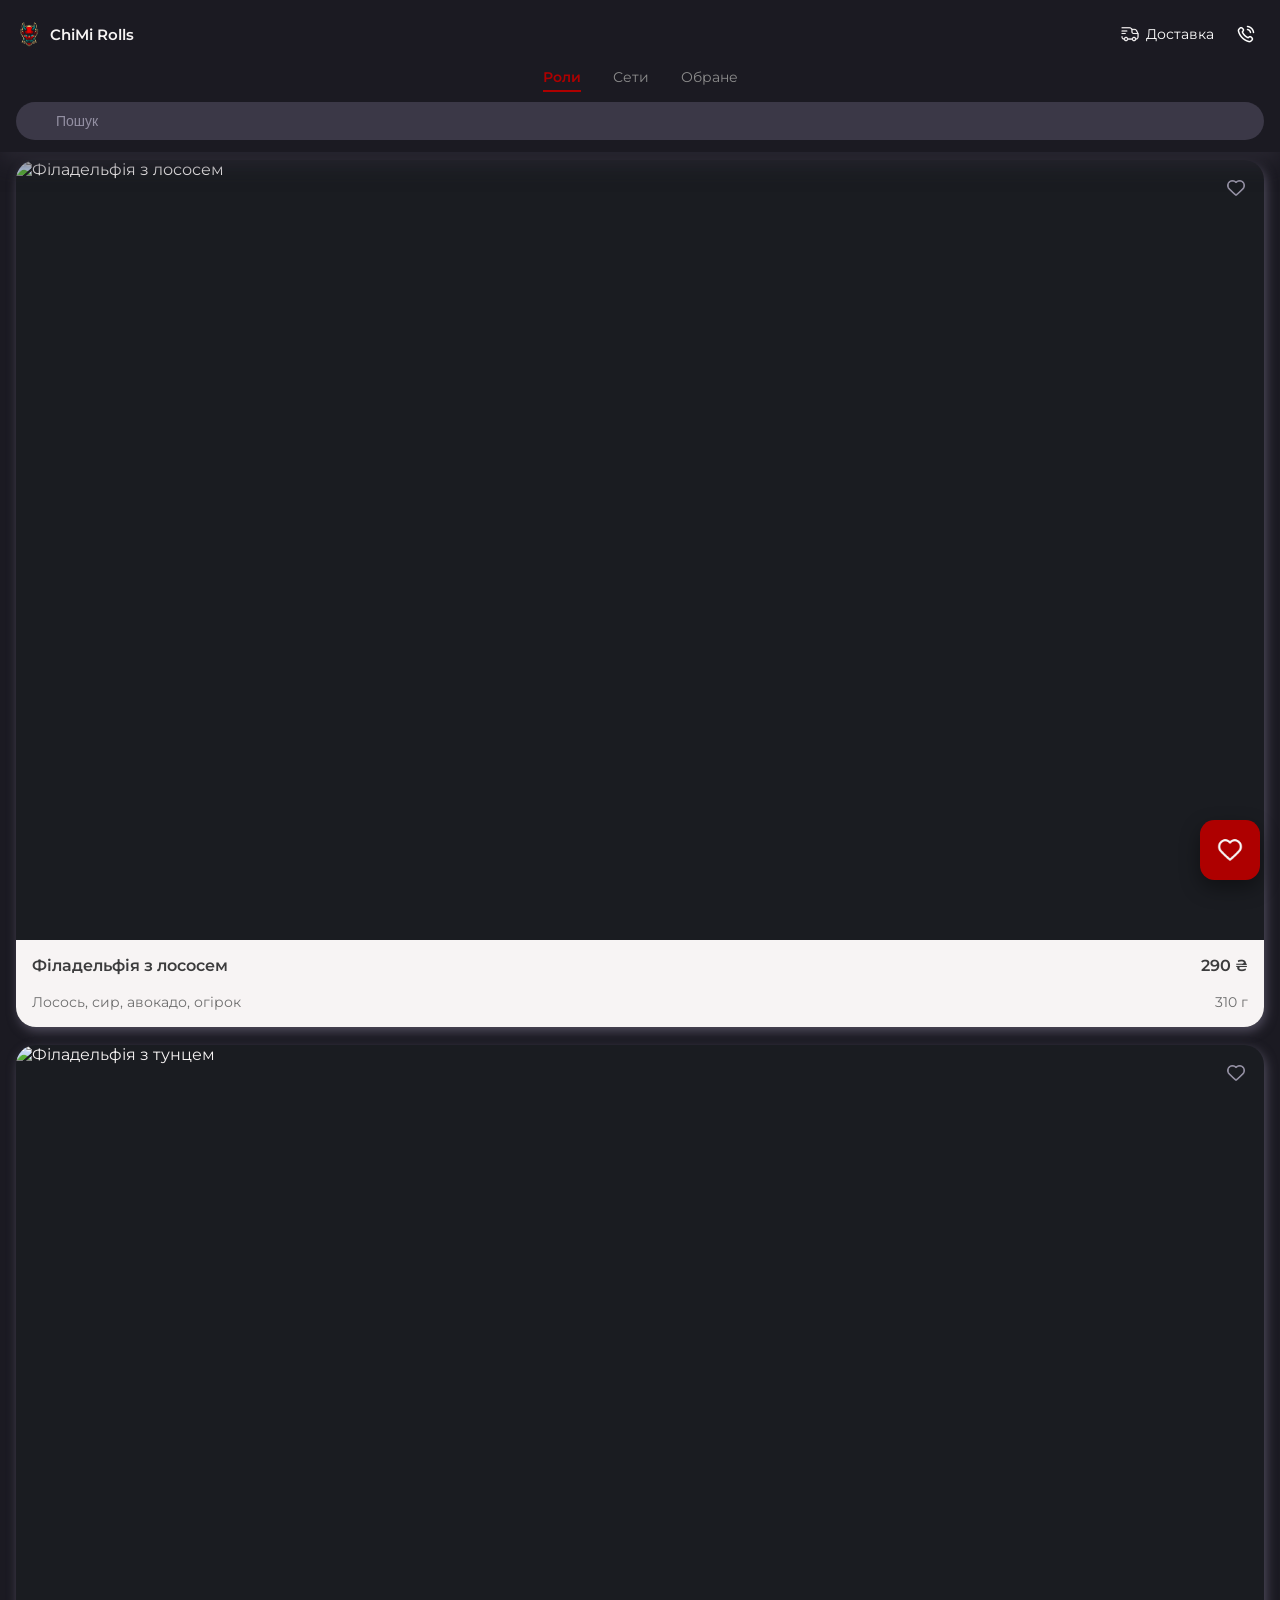
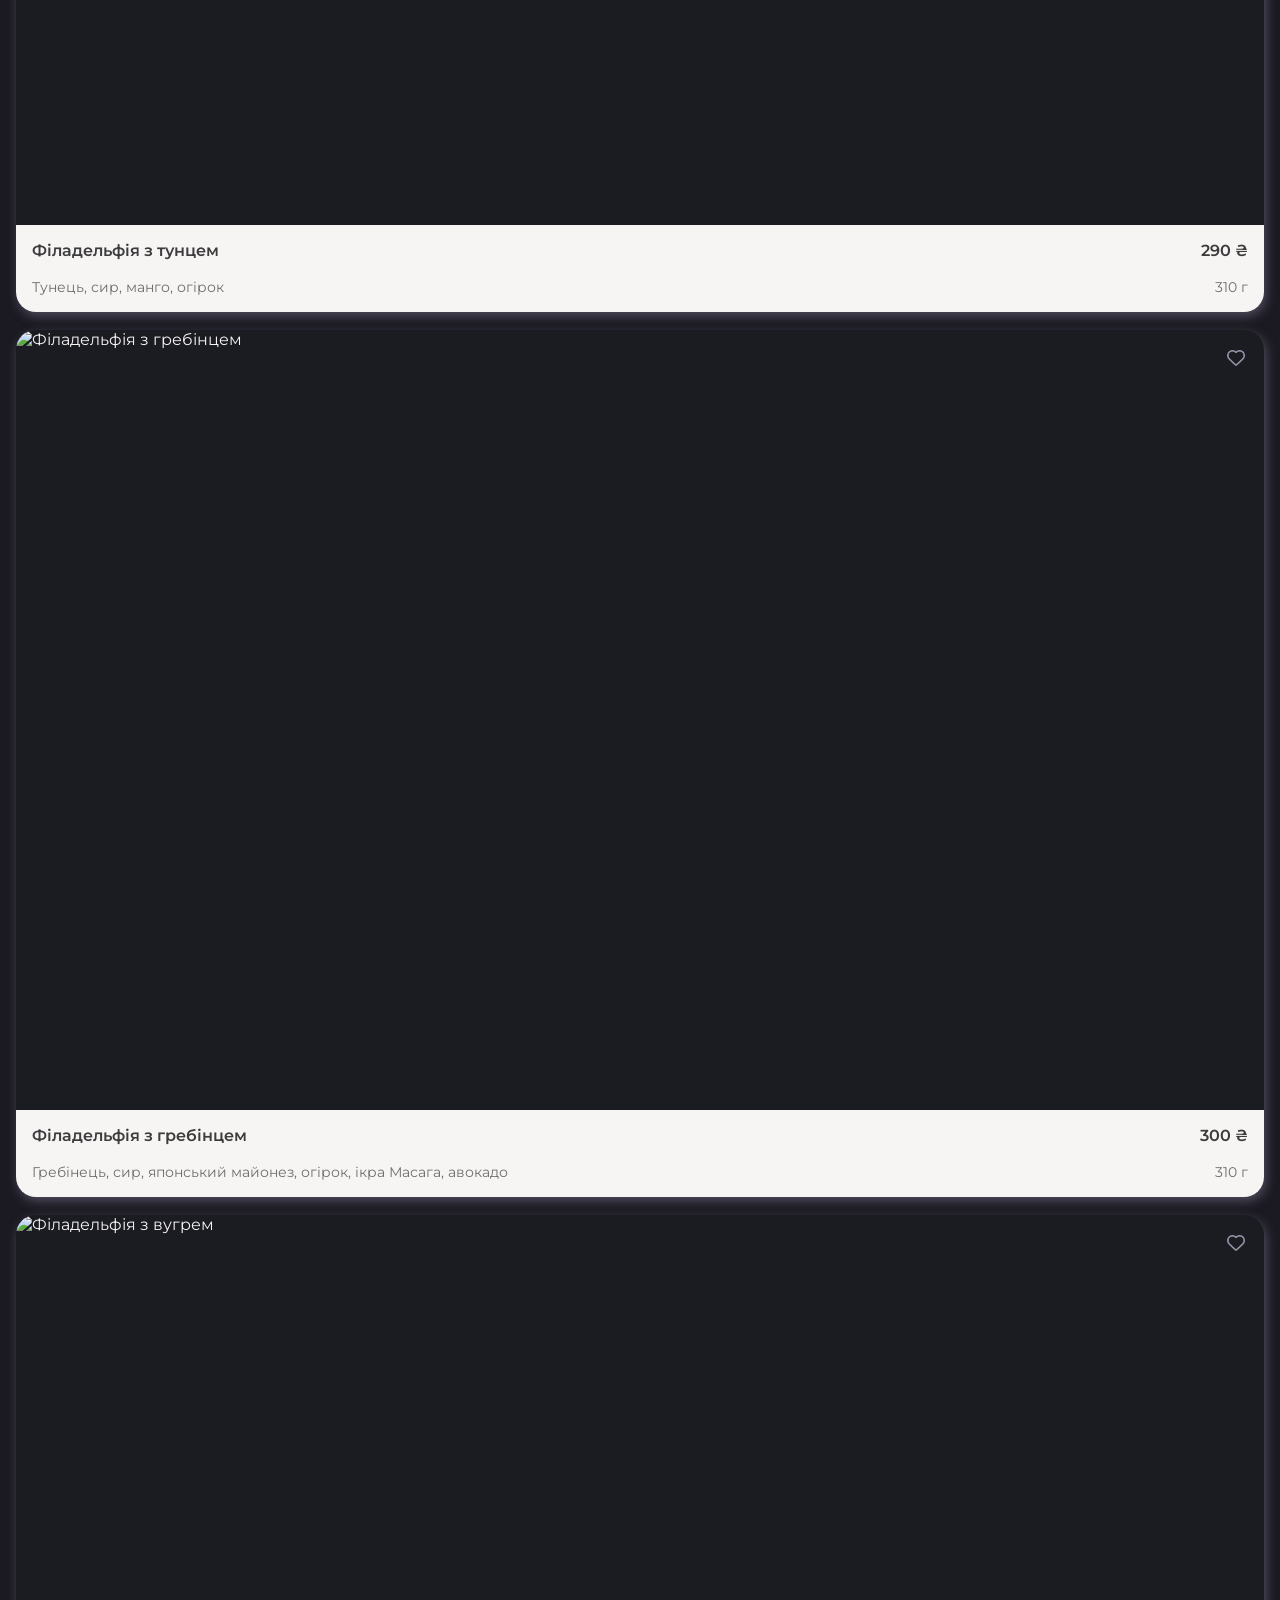
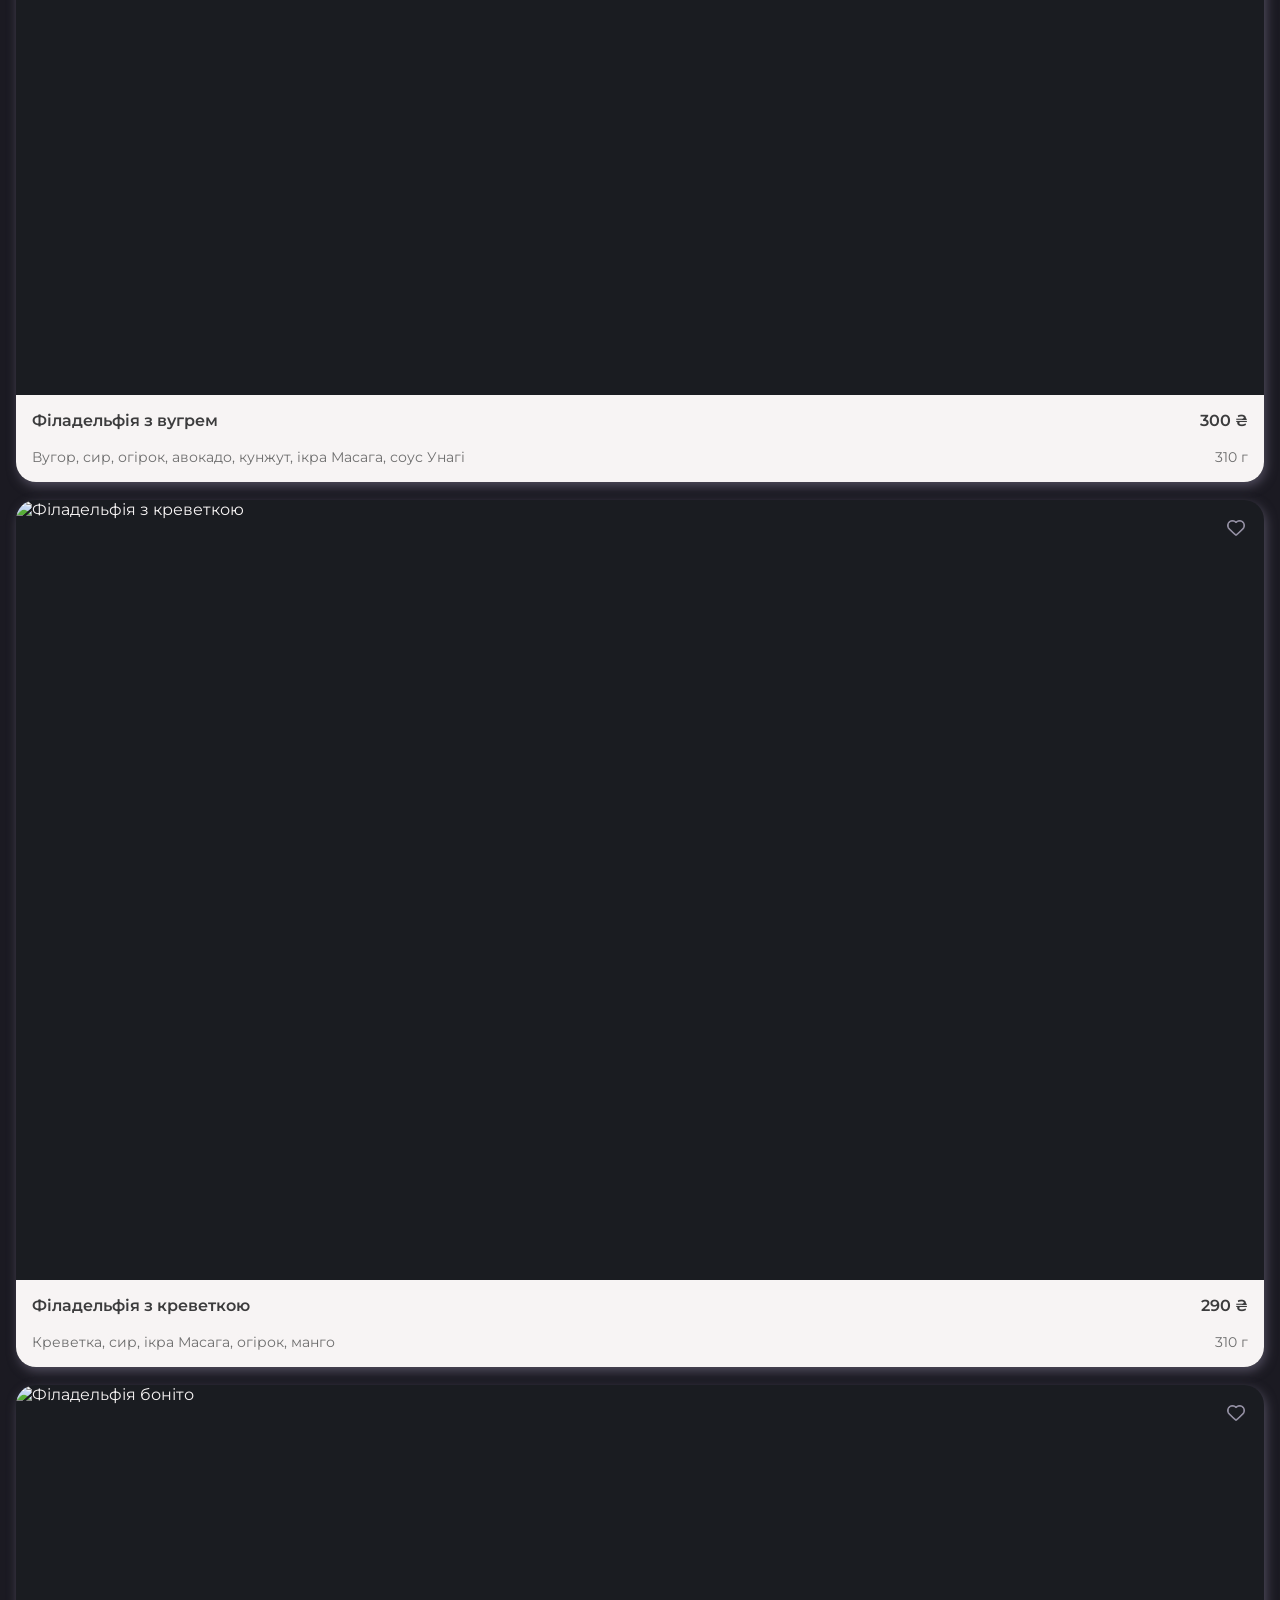
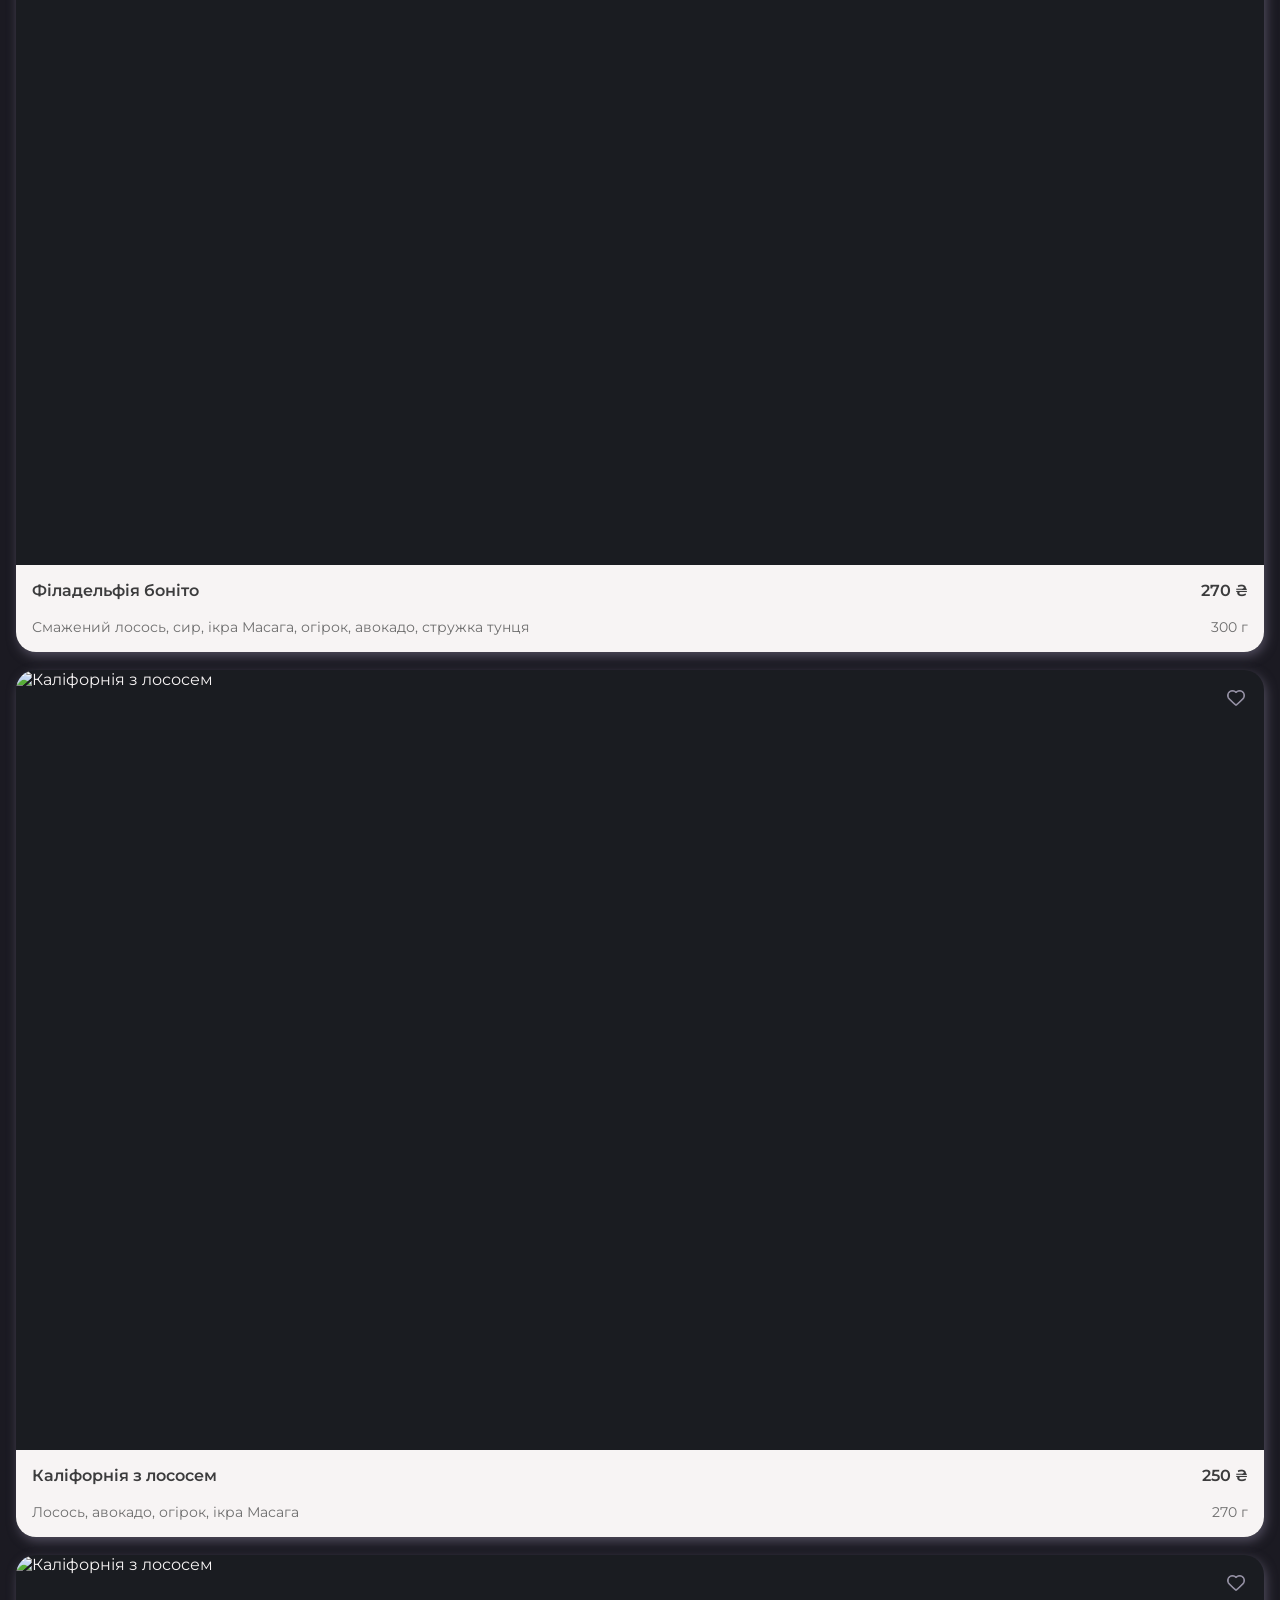
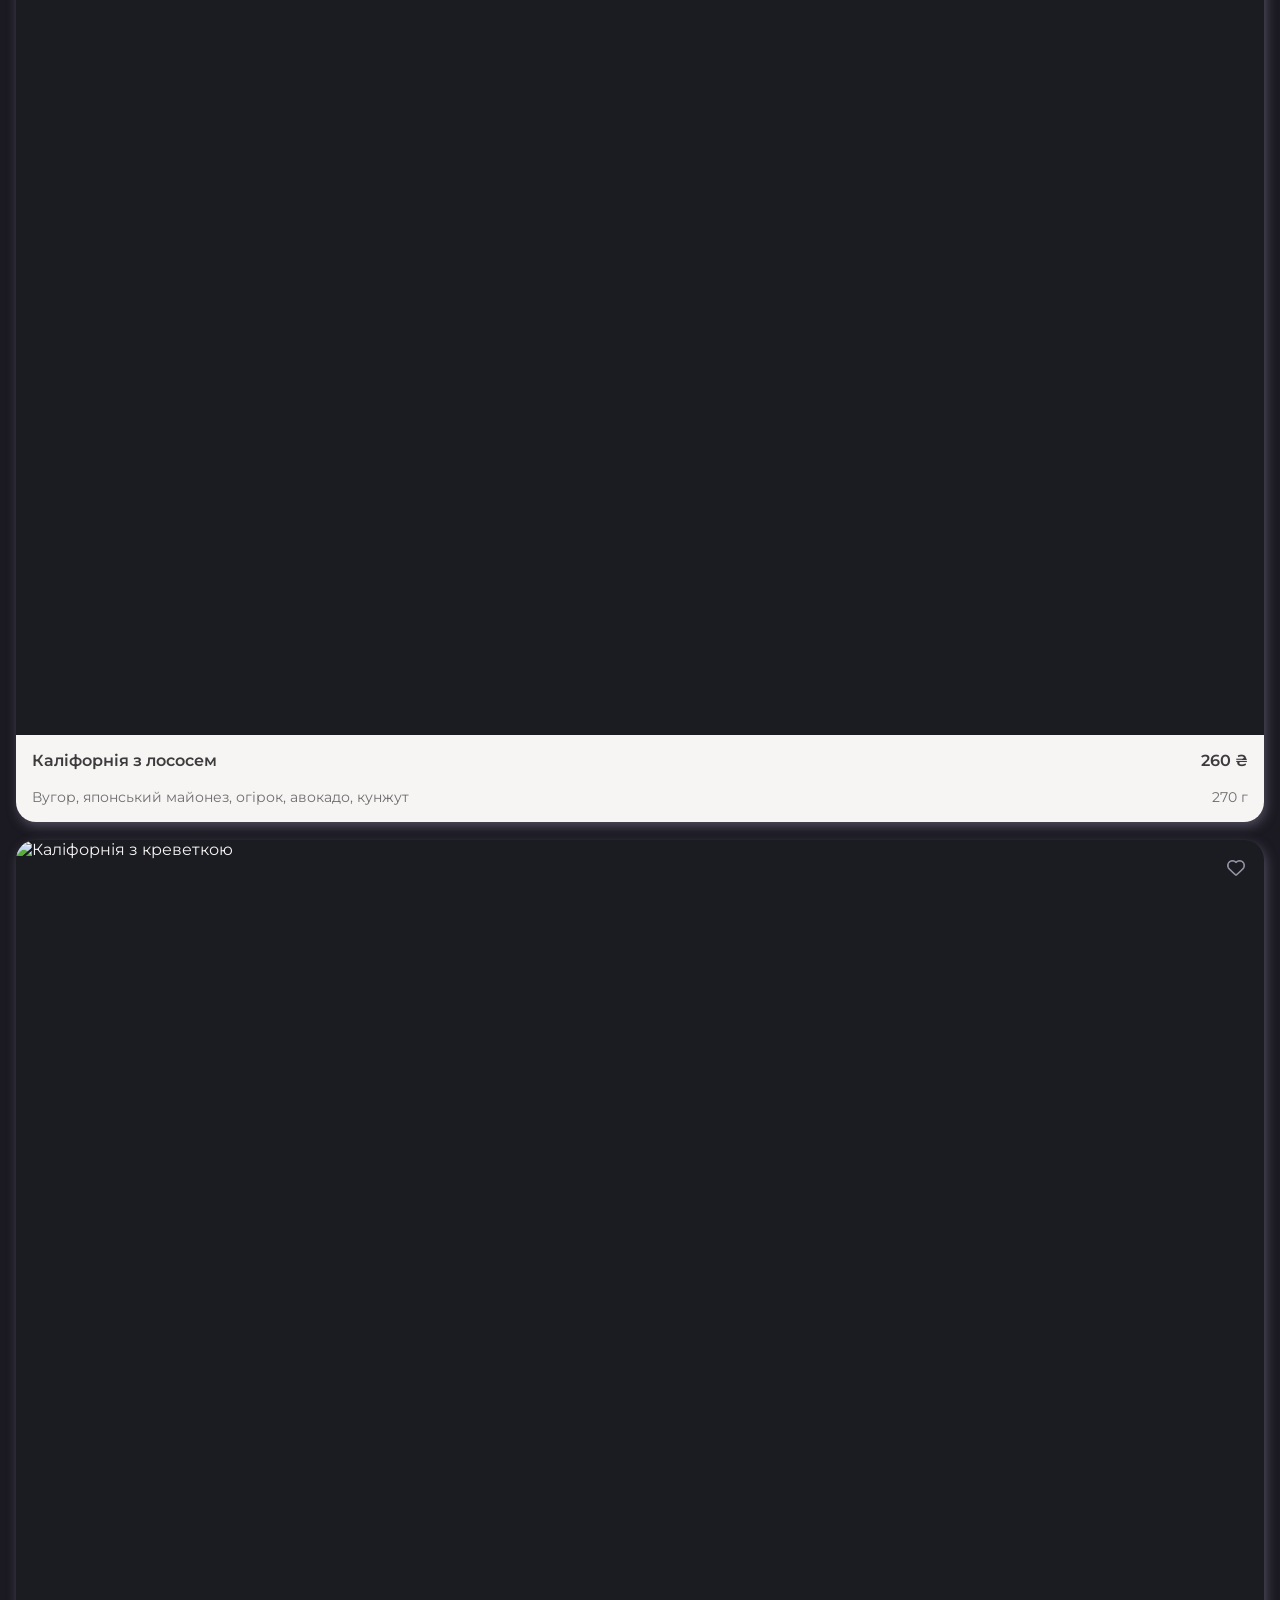
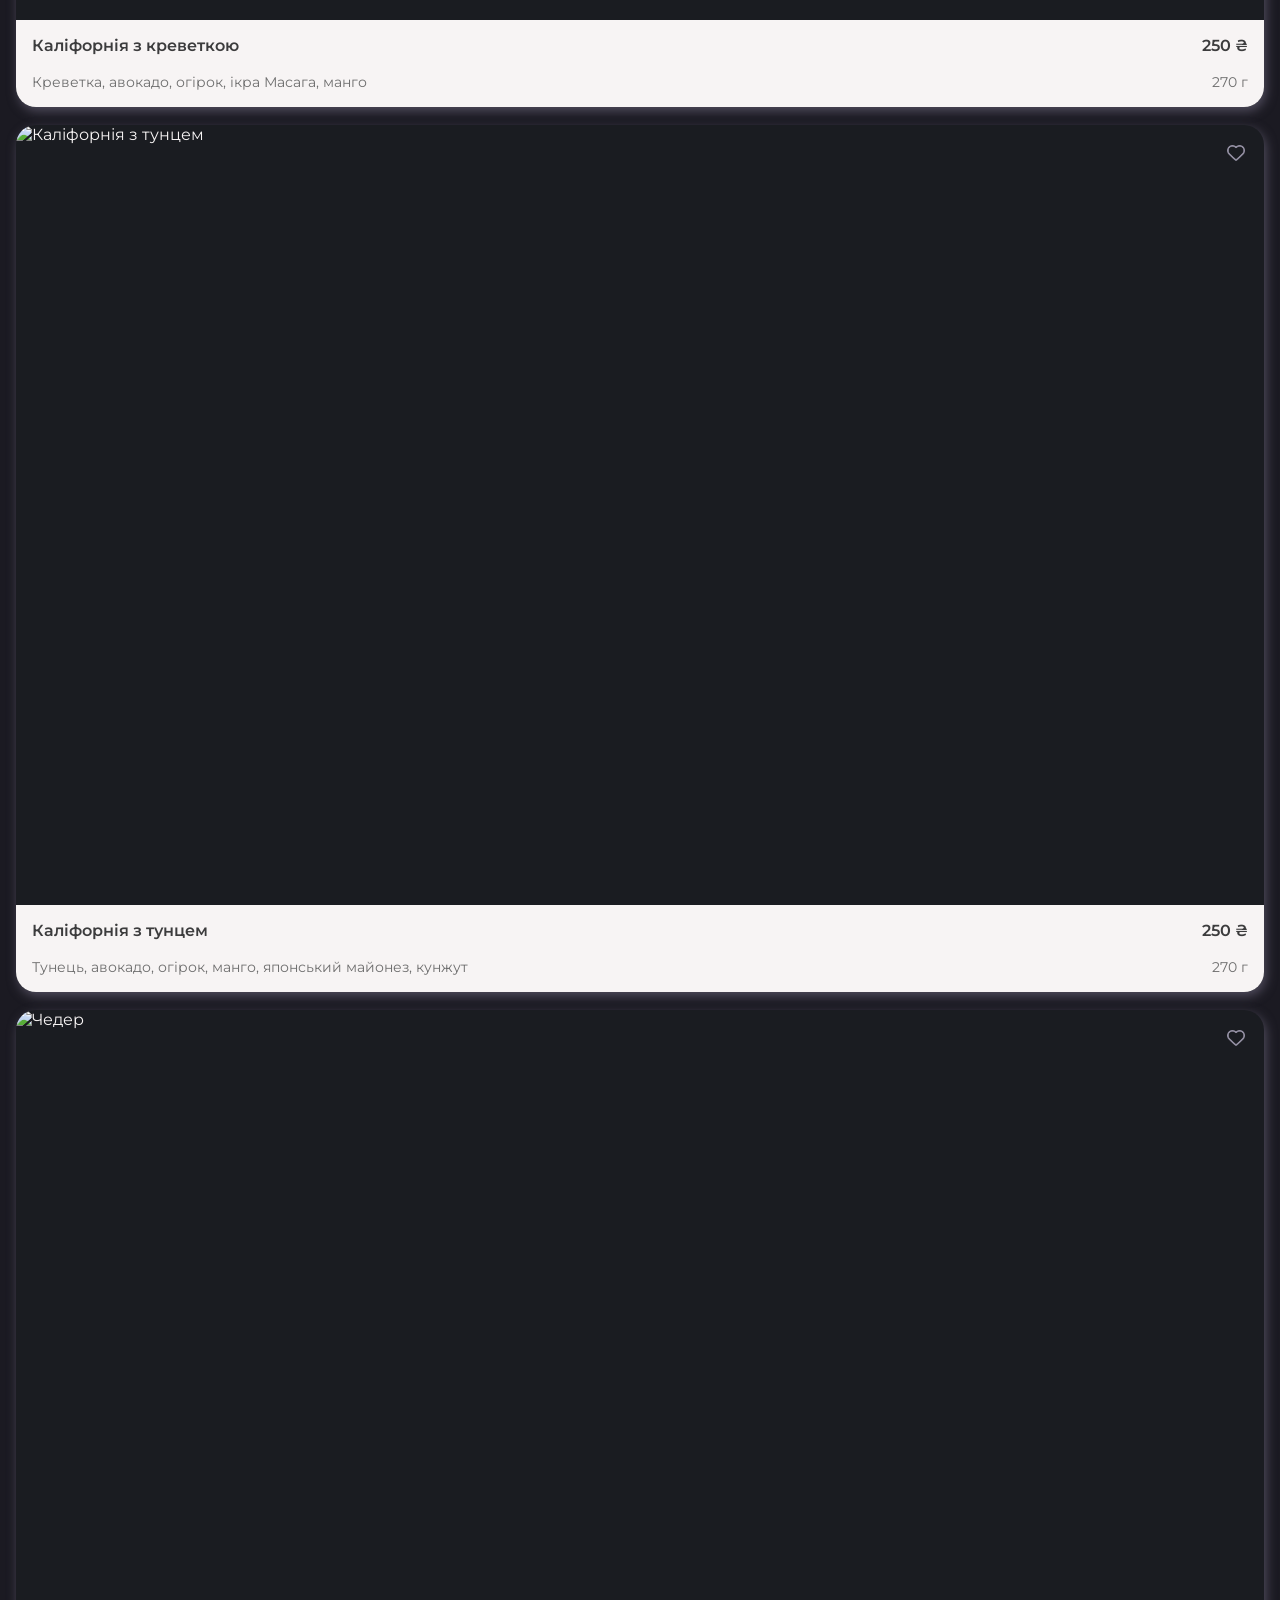
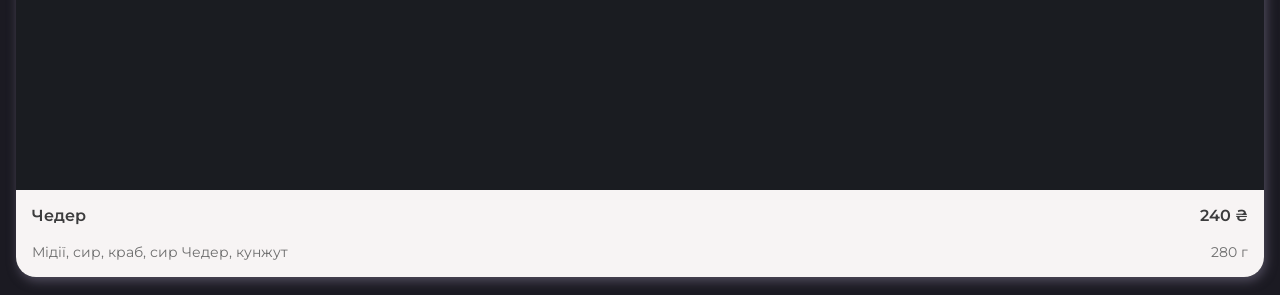
==== index.html @ 6759c212 "Add files via upload" ====
<!DOCTYPE html>
<html lang="uk">
<head>
  <meta charset="UTF-8">
  <meta name="viewport" content="width=device-width, initial-scale=1.0">
  <title>ChiMi Rolls</title>

  <link href="https://fonts.googleapis.com/css2?family=Montserrat:wght@400;600&display=swap" rel="stylesheet">
  <link rel="stylesheet" href="style.css">
</head>

<body class="page-main">
  
<header class="app-header">

  <div class="top-bar" id="topBar">
    <div class="logo">
      <img src="logo_1.png">
      <span>ChiMi Rolls</span>
    </div>

    <div class="header-actions">

      <!-- 🚚 доставка -->
      <a href="delivery.html" class="delivery-link">
        <img src="icons/delivery.png" alt="">
        <span>Доставка</span>
      </a>

      <!-- 📞 дзвінок -->
      <a href="tel:+380931449496" class="call-btn">
        <img src="icons/call.png" alt="">
      </a>

    </div>
  </div>

  <div class="sticky-part">
    <nav class="tabs">
      <a href="index.html" class="active">Роли</a>
      <a href="sets.html">Сети</a>
      <a href="favorites.html">Обране</a>
    </nav>

    <div class="search">
      <img src="icons/search.png" alt="">
      <input type="text" placeholder="Пошук" onclick="window.location.href='search.html'">
    </div>
  </div>

</header>

  <main class="menu">

    <section class="category" id="rolls-container">
      <!-- 🔥 картки будуть тут автоматично -->
    </section>

  </main>

</div>
<a href="favorites.html" class="favorites-fab">
  <img src="icons/heart-white.png" alt="favorites">
</a>

<script src="script.js"></script>
</body>
</html>
---- style.css ----
body {
  margin: 0;
  font-family: 'Montserrat', sans-serif;
  background: #1B1A22;
  color: #F7F4F4;
  
}
* {
  box-sizing: border-box;
}
.menu {
  padding: 0 16px;
}

/* для головних сторінок (є пошук) */
.page-main .menu {
  margin-top: 160px; /* header + tabs + search */
}

/* для обраного (без пошуку) */
.page-favorites .menu {
  margin-top: 164px; /* тільки header + tabs */
  padding-bottom: 120px; /* 🔥 ОЦЕ */
}


/* контейнер */
.app-header {
  position: fixed;
  top: 0;
  left: 0;
  width: 100%;
  background: #1B1A22;
  z-index: 1000;
  padding: 0 16px;
  transition: transform 0.3s ease;
  box-shadow: 0 10px 20px #282630;
}

/* верх */
.top-bar {
  /* transition: transform 0.3s ease;*/
  display: flex;
  justify-content: space-between;
  align-items: center;
  padding-top: 16px;
}

/* 🔥 важливо */
.sticky-part {
  position: sticky;
  top: 0;
  z-index: 1001;
  background: #1B1A22;
  
}

/* логотип */
.logo {
  display: flex;
  align-items: center;
  gap: 8px;
}

.logo img {
  width: 26px;
  height: 26px;
  border-radius: 50%;
}

.logo span {
  font-size: 15px;
  font-weight: 600;
  color: #F7F4F4;
}

/* телефон */
.phone {
  font-size: 13px;
  color: #F7F4F4;
}

/* таби */
.tabs {
  display: flex;
  justify-content: center; 
  gap: 32px;
  margin: 16px;
  padding-left: 32px;
  padding-right: 32px;
}

.tabs span {
  font-size: 14px;
  color: #F7F4F4;
  position: relative;
}

.tabs a {
  text-decoration: none;
  color: #8C8C8C;
  font-size: 14px;
  position: relative;
}

.tabs a.active {
  color: #AE0000;
  font-weight: 600;
}

.tabs a.active::after {
  content: "";
  position: absolute;
  bottom: -6px;
  left: 0;
  width: 100%;
  height: 2px;
  background: #AE0000;
}


/* пошук */
.search {
  display: flex;
  align-items: center;   /* 🔥 вирівнює по центру */
  gap: 8px;

  background: #3B3847;
  border-radius: 20px;
  padding: 10px 14px;
  margin-bottom: 12px; 
}

.search input {
  border: none;
  outline: none;
  background: transparent;
  color: white;

  width: 100%;
  font-size: 14px;
  
}
/* іконка */
.search img {
  width: 16px;
  height: 16px;
  opacity: 0.7;
}

.search input::placeholder {
  color: #938FA2;
}

/* заголовок */
.category h2 {
  margin-top: 20px;
  margin-bottom: 14px;
  font-size: 18px;
  font-weight: 600;
}





/* картка */
.card {
  border-radius: 20px;
  overflow: hidden;
  margin-bottom: 18px;
  background: #1A1C21;
  box-shadow: 2px 4px 10.2px #514D5E;
}

/* картинка */
.card-img {
  width: 100%;
  aspect-ratio: 16/10;
  object-fit: cover;
  display: block;
}

/* білий блок */
.card-content {
  background: #F7F4F4;
  padding: 16px;

  border-radius: 0;
}

/* верх */
.top-row {
  display: flex;
  justify-content: space-between;
  align-items: center;

}

.top-row h3 {
  font-size: 16px;
  font-weight: 600;
  margin: 0;
  color: #3C3C3D;
}

.price {
  font-size: 16px;
  font-weight: 600;
  color: #3C3C3D;
}

/* низ */
.bottom-row {
  display: flex;
  justify-content: space-between;
  align-items: flex-end;
  gap: 10px; /* мінімальний відступ */
  margin-top: 18px;
}

.bottom-row p {
  margin: 0;
  font-size: 14px;
  color: #6E6E6E;

  flex: 1; /* займає весь простір */
  min-width: 0; /* 🔥 дуже важливо */
  
}

.weight {
  font-size: 14px;
  color: #6E6E6E;
}


/* 🔥 МАЛЕНЬКА КАРТКА (як на дизайні) */
/* базова картка */
.card-small {
  display: flex;
  border-radius: 12px;
  overflow: hidden;
  margin-bottom: 14px;
  background: #F7F4F4;
  box-shadow: 2px 4px 10px #514D5E;
  position: relative;
}

/* фото */
.page-favorites .card-small-img {
  width: 120px;
  aspect-ratio: 4 / 3;
  object-fit: cover;
  display: block;
}

/* головний контент справа */
.page-favorites .card-small-content {
  flex: 1;
  padding: 12px;
  background: #F7F4F4;

  display: flex;
  flex-direction: row; /* 🔥 ОСЬ ЦЬОГО НЕ ВИСТАЧАЛО */
  justify-content: space-between;
  align-items: stretch;
  gap: 10px;
  min-height: 110px;
}

/* ліва колонка */
.page-favorites .info {
  flex: 1;
  display: flex;
  flex-direction: column;
}

/* верхній ряд */
.page-favorites .top-row {
  display: flex;
  align-items: center;
  justify-content: space-between;
  gap: 8px;
}

/* назва */
.page-favorites .title {
  flex: 1;
  margin: 0;
  font-size: 14px;
  font-weight: 600;
  color: #2A2A2A;
  line-height: 1.2;
}

/* вага */
.page-favorites .weight {
  font-size: 12px;
  color: #777;
  margin-bottom: 4px;
}

/* ціна вниз */
.page-favorites .price {
  margin-top: auto;
  font-size: 14px;
  font-weight: 600;
  color: #2A2A2A;
}

/* права колонка */
.page-favorites .actions {
  display: flex;
  flex-direction: column;
  justify-content: space-between;
  align-items: flex-end;
}

/* серце зверху */
.page-favorites .like-btn {
  margin-bottom: auto;
}

/* лічильник вниз */
.page-favorites .counter {
  margin-top: auto;
  display: flex;
  align-items: center;
  gap: 8px;

  background: transparent; /* 🔥 прибираємо заливку */
  border: 2px solid #938FA2; /* 🔥 сіра обводка */
  border-radius: 8px;
  padding: 4px 10px;
  
}

.page-favorites .counter button {
  background: none;
  border: none;
  color: #1B1A22;
  font-size: 14px;
  cursor: pointer;
  font-weight: 600;
}

.page-favorites .count {
  min-width: 12px;
  text-align: center;
  color: #1B1A22;
  font-weight: 600;
}



/* адаптив */
@media (min-width: 768px) {
  .app {
    max-width: 600px;
  }
}

@media (min-width: 1200px) {
  .app {
    max-width: 900px;
  }
}

.card-img-wrapper {
  position: relative;
}

.like-btn {
  position: absolute;
  top: 10px;
  right: 10px;

  width: 36px;
  height: 36px;

  border-radius: 50%;
  border: none;

  background: transparent;

  display: flex;
  align-items: center;
  justify-content: center;

  cursor: pointer;
}

.heart-icon {
  width: 18px;
  height: 18px;
  object-fit: contain;
  
}

.favorites-summary {
  position: fixed;
  bottom: 0;
  left: 50%;
  transform: translateX(-50%);
  background: #1B1A22;
  width: 100%;
  max-width: 430px;

  padding: 16px;
  

  box-sizing: border-box;
  
}

/* сума */
.total {
  display: flex;
  justify-content: space-between;
  color: #F7F4F4;
  margin-bottom: 12px;
  font-size: 16px;
  padding: 4px;
}

/*Кнопка замовити*/
.order-btn {
  display: flex;              /* 🔥 головне */
  align-items: center;        /* по вертикалі */
  justify-content: center;    /* по центру */

  gap: 8px;                   /* відступ між текстом і іконкою */

  background: #AE0000;        /* червона кнопка */
  color: white;

  padding: 14px;
  border-radius: 12px;

  text-decoration: none;
  font-size: 16px;
  font-weight: 600;

  white-space: nowrap;        /* щоб не переносилось */
}

/* іконка */
.order-btn img {
  width: 18px;
  height: 18px;
  object-fit: contain;
}

/*Гаряча кнопка лайк*/
.favorites-fab {
  position: fixed;
  bottom: 20px;
  right: 20px;

  width: 60px;
  height: 60px;

  background: #AE0000;
  border-radius: 24%;

  display: flex;
  align-items: center;
  justify-content: center;

  box-shadow: 0 8px 20px rgba(0,0,0,0.4);

  z-index: 1000;
}

.favorites-fab img {
  width: 26px;
  height: 26px;
}
.favorites-fab:active {
  transform: scale(0.95);
}

/* Кнопка "Очистити"*/
.favorites-top {
  position: fixed;
  top: 88px; /* під header */
  left: 0;
  width: 100%;

  display: flex;
  justify-content: space-between;
  align-items: center;

  padding: 0 16px;
  background: #1B1A22;

  z-index: 1000;
}




.clear-btn {
  padding: 6px 12px;
  border-radius: 10px;
  border: none;
  background: #2A2D35;
  color: #F7F4F4;
  font-size: 10px;
}

/*Обране - порожня сторінка*/
.empty-favorites {
  position: absolute;
  top: 50%;
  left: 50%;
  transform: translate(-50%, -50%);
  text-align: center;
  color: white;
  width: 100%;
}

/* місце під картинку */
.empty-img {
  width: 120px;
  height: 120px;
  margin: 0 auto 16px;
  background: transparent; /* потім вставиш картинку */
}

.go-menu-btn {
  display: inline-block;
  margin-top: 20px;
  padding: 12px 20px;
  background: #AE0000;
  color: white;
  border-radius: 12px;
  text-decoration: none;
}





/*Пошук*/
.search-page-body .search-header {
  position: fixed;
  top: 0;
  left: 0;
  width: 100%;
  height: 60px;
  background: #1B1A22;
  display: flex;
  align-items: center;
  justify-content: center;
  z-index: 1000;
}

.search-page-body .search-bar {
  position: fixed;
  top: 60px;
  left: 0;
  width: 100%;
  padding: 10px 16px;
  background: #1B1A22;
  z-index: 999;
  box-shadow: 0 10px 20px #282630;
}

.search-page-body #searchInput {
  width: 100%;
  padding: 14px;
  border-radius: 20px;
  border: none;
  background: #3B3847;
  color: white;
  
}

/* кнопка назад */
.search-page-body .back-btn {
  position: absolute;
  left: 16px;
  top: 50%;
  transform: translateY(-50%);
  background: none;
  border: none;
  color: white;
  font-size: 22px;
}
.back-btn img {
  width: 24px;
  height: 24px;
  object-fit: contain;
  transform: translateY(3px);
}

/* ЛОГО */
.search-page-body .logo-center {
  display: flex;
  align-items: center;
  gap: 8px;
  color: white;
  font-size: 16px;
}

.search-page-body .logo-center img {
  width: 28px;
  height: 28px;
  object-fit: contain;
}

/* ОБГОРТКА */
.search-page-body .search-page {
  margin-top: 60px;
}

/* КОНТЕНТ ПІД НИМ */
.search-page-body #search-results {
  margin-top: 140px; /* header + input */
  padding: 0 16px;
   position: relative;
  height: calc(100dvh - 140px); /* 🔥 ВАЖЛИВО */
}

body.no-scroll {
  overflow: hidden;
}

/* сам блок */
.search-page-body .no-results {
  position: absolute;
  top: 45%;
  left: 50%;
  transform: translate(-50%, -50%);

  display: flex;
  flex-direction: column;
  align-items: center;
  text-align: center;
  color: #726F89;
  font-size: 14px;
  
}

/* ТЕКСТ "НЕ ЗНАЙДЕНО" */

.search-page-body .no-results img {
  width: 120px;
  height: 120px;
  display: block;
  object-fit: contain;
  margin-bottom: 12px;
  opacity: 0.8;
}

/*Хедер*/
.header-actions {
  display: flex;
  align-items: center;
  gap: 14px;
}

/* доставка */
.delivery-link {
  display: flex;
  align-items: center;
  gap: 6px;

  color: #fff;
  text-decoration: none;
  font-size: 14px;
}

/* іконка доставки */
.delivery-link img {
  width: 20px;
  height: 20px;
  object-fit: contain;
}

/* кнопка дзвінка */
.call-btn {
  width: 36px;
  height: 36px;

  border-radius: 50%;
  

  display: flex;
  align-items: center;
  justify-content: center;
}

/* іконка телефону */
.call-btn img {
  width: 18px;
  height: 18px;
}

/*Доставка*/
.delivery-page {
  margin-top: 176px;
  padding: 0 16px 20px;
}

/* заголовок */
.page-title {
  color: white;
  font-size: 20px;
  margin-bottom: 16px;
  padding: 0 12px;
}

/* картка */
.delivery-card {
  background: #F7F4F4;
  border-radius: 16px;
  padding: 16px;
  margin-bottom: 16px;
  
}

/* заголовок в картці */
.delivery-card h3 {
  margin: 0 0 12px;
  font-size: 18px;
  color: #3C3C3D;
}

/* рядок */
.delivery-card .row {
  display: flex;
  justify-content: space-between;
  margin-bottom: 8px;
  font-size: 16px;
  color: #3C3C3D;
}

/* додатковий текст */
.delivery-card .extra {
  margin: 0;
  font-size: 14px;
  color: #3C3C3D;
  margin-bottom: 8px;
}


.delivery-card .extra-title {
  margin-top: 14px;   /* 🔥 відступ зверху */
  margin-bottom: 6px;

  font-weight: 600;   /* 🔥 жирніше */
  color: #3C3C3D;
}
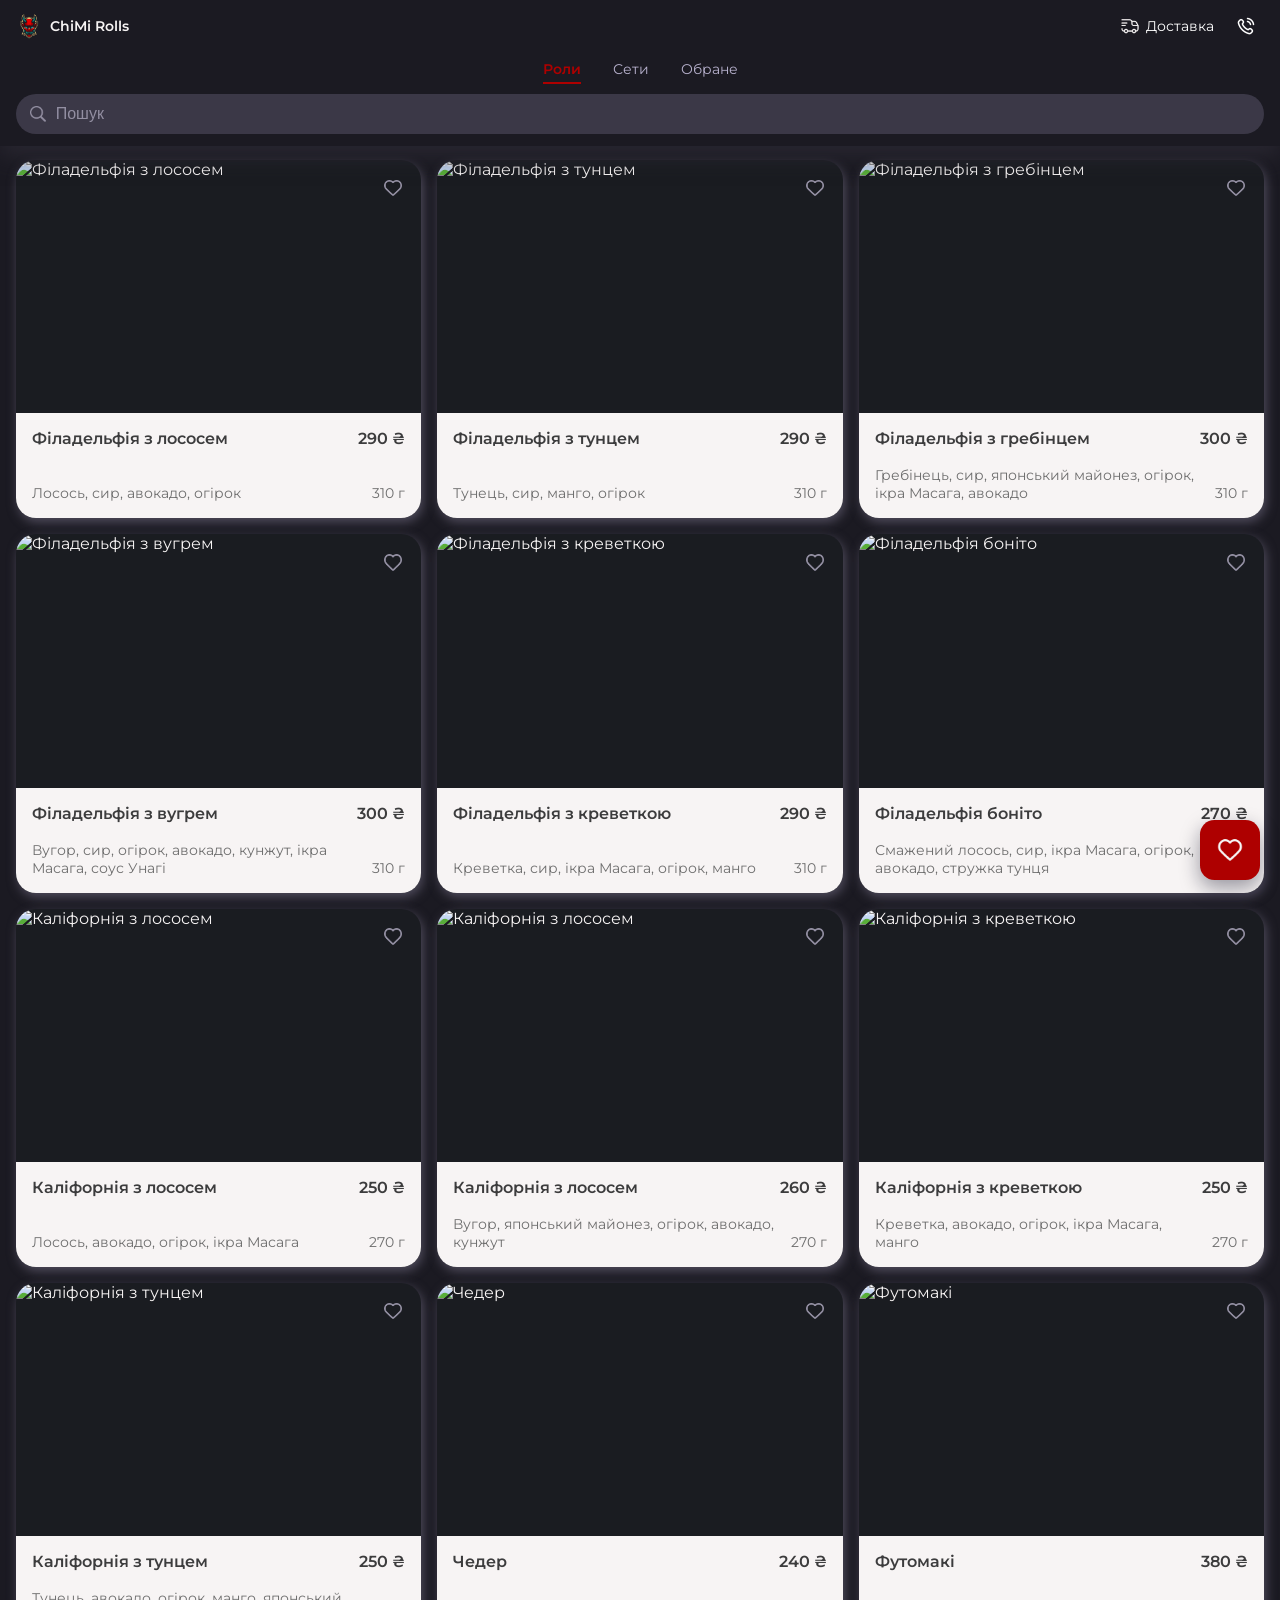
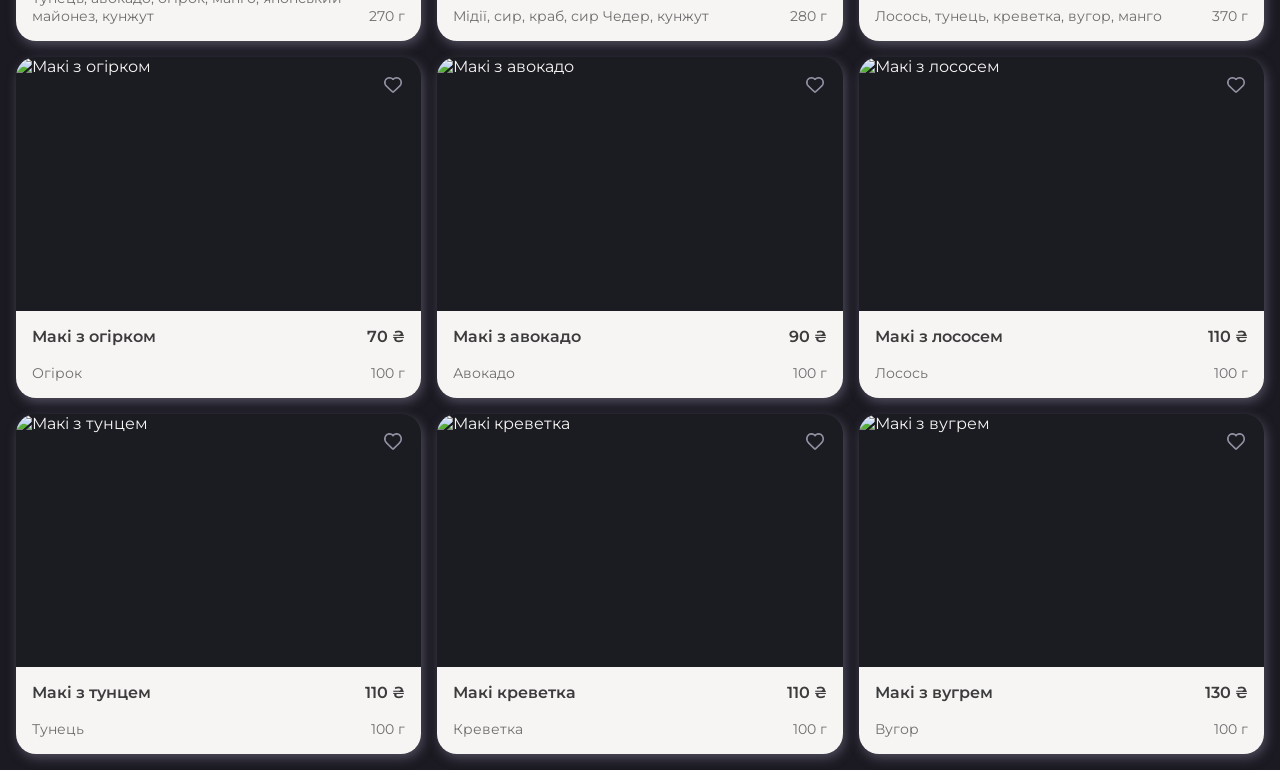
==== commit 7993fcf3: "index.html" ====
--- a/index.html
+++ b/index.html
@@ -52,17 +52,15 @@
 
   <main class="menu">
 
-    <section class="category" id="rolls-container">
-      <!-- 🔥 картки будуть тут автоматично -->
-    </section>
+    <section class="category" id="rolls-container"></section>
 
   </main>
 
 </div>
 <a href="favorites.html" class="favorites-fab">
   <img src="icons/heart-white.png" alt="favorites">
+  <span class="fav-count">0</span>
 </a>
-
 <script src="script.js"></script>
 </body>
-</html>+</html>
--- a/style.css
+++ b/style.css
@@ -14,7 +14,9 @@
 
 /* для головних сторінок (є пошук) */
 .page-main .menu {
-  margin-top: 160px; /* header + tabs + search */
+  padding-top: 14px;
+  margin-top: 146px;
+  margin-bottom: 16px; /* header + tabs + search */
 }
 
 /* для обраного (без пошуку) */
@@ -43,7 +45,7 @@
   display: flex;
   justify-content: space-between;
   align-items: center;
-  padding-top: 16px;
+  padding-top: 8px;
 }
 
 /* 🔥 важливо */
@@ -69,7 +71,7 @@
 }
 
 .logo span {
-  font-size: 15px;
+  font-size: 14px;
   font-weight: 600;
   color: #F7F4F4;
 }
@@ -98,7 +100,7 @@
 
 .tabs a {
   text-decoration: none;
-  color: #8C8C8C;
+  color: #B7B1CD;
   font-size: 14px;
   position: relative;
 }
@@ -138,14 +140,13 @@
   color: white;
 
   width: 100%;
-  font-size: 14px;
-  
+  font-size: 16px;
 }
 /* іконка */
 .search img {
   width: 16px;
   height: 16px;
-  opacity: 0.7;
+  
 }
 
 .search input::placeholder {
@@ -168,17 +169,22 @@
 .card {
   border-radius: 20px;
   overflow: hidden;
-  margin-bottom: 18px;
   background: #1A1C21;
   box-shadow: 2px 4px 10.2px #514D5E;
+
+  display: flex;
+  flex-direction: column;
+  height: 100%;
+  position: relative;
 }
 
 /* картинка */
 .card-img {
   width: 100%;
-  aspect-ratio: 16/10;
+  
   object-fit: cover;
   display: block;
+  height: 100%;
 }
 
 /* білий блок */
@@ -186,7 +192,10 @@
   background: #F7F4F4;
   padding: 16px;
 
-  border-radius: 0;
+  flex-grow: 1; /* 🔥 ключ */
+  display: flex;
+  flex-direction: column;
+  justify-content: space-between;
 }
 
 /* верх */
@@ -215,7 +224,7 @@
   display: flex;
   justify-content: space-between;
   align-items: flex-end;
-  gap: 10px; /* мінімальний відступ */
+  gap: 14px; /* мінімальний відступ */
   margin-top: 18px;
 }
 
@@ -267,6 +276,7 @@
   align-items: stretch;
   gap: 10px;
   min-height: 110px;
+  min-width: 0;
 }
 
 /* ліва колонка */
@@ -274,6 +284,7 @@
   flex: 1;
   display: flex;
   flex-direction: column;
+  min-width: 0;
 }
 
 /* верхній ряд */
@@ -304,7 +315,7 @@
 /* ціна вниз */
 .page-favorites .price {
   margin-top: auto;
-  font-size: 14px;
+  font-size: 16px;
   font-weight: 600;
   color: #2A2A2A;
 }
@@ -330,7 +341,7 @@
   gap: 8px;
 
   background: transparent; /* 🔥 прибираємо заливку */
-  border: 2px solid #938FA2; /* 🔥 сіра обводка */
+  border: 2px solid #adaabb; /* 🔥 сіра обводка */
   border-radius: 8px;
   padding: 4px 10px;
   
@@ -339,7 +350,7 @@
 .page-favorites .counter button {
   background: none;
   border: none;
-  color: #1B1A22;
+  color: #2A2A2A;
   font-size: 14px;
   cursor: pointer;
   font-weight: 600;
@@ -348,27 +359,14 @@
 .page-favorites .count {
   min-width: 12px;
   text-align: center;
-  color: #1B1A22;
-  font-weight: 600;
-}
-
-
-
-/* адаптив */
-@media (min-width: 768px) {
-  .app {
-    max-width: 600px;
-  }
-}
-
-@media (min-width: 1200px) {
-  .app {
-    max-width: 900px;
-  }
-}
+  color: #2A2A2A;
+  font-weight: 600;
+}
+
 
 .card-img-wrapper {
-  position: relative;
+  aspect-ratio: 16 / 10;
+  overflow: hidden;
 }
 
 .like-btn {
@@ -405,11 +403,9 @@
   transform: translateX(-50%);
   background: #1B1A22;
   width: 100%;
-  max-width: 430px;
+  
 
   padding: 16px;
-  
-
   box-sizing: border-box;
   
 }
@@ -422,6 +418,7 @@
   margin-bottom: 12px;
   font-size: 16px;
   padding: 4px;
+  font-weight: 600;
 }
 
 /*Кнопка замовити*/
@@ -441,7 +438,7 @@
   text-decoration: none;
   font-size: 16px;
   font-weight: 600;
-
+  width: 100%;
   white-space: nowrap;        /* щоб не переносилось */
 }
 
@@ -468,9 +465,50 @@
   align-items: center;
   justify-content: center;
 
-  box-shadow: 0 8px 20px rgba(0,0,0,0.4);
+  box-shadow: 0 8px 20px rgba(10, 9, 33, 0.4);
 
   z-index: 1000;
+}
+
+
+/* сам кружечок */
+.fav-count {
+  position: absolute;
+  top: -6px;
+  right: -6px;
+  background: white;
+  color: #1B1A22;
+  font-size: 12px;
+  font-weight: 600;
+  min-width: 18px;
+  height: 18px;
+  padding: 0 5px;
+  border-radius: 999px;
+  display: flex;
+  align-items: center;
+  justify-content: center;
+  box-shadow: 0 8px 20px rgba(4, 4, 14, 0.4);
+}
+/* хвиля */
+.fav-wave {
+  position: absolute;
+  width: 56px;
+  height: 56px;
+  border-radius: 50%;
+  background: rgba(229, 57, 53, 0.4);
+  animation: wave 0.6s ease-out;
+  pointer-events: none;
+}
+
+@keyframes wave {
+  0% {
+    transform: scale(1);
+    opacity: 0.6;
+  }
+  100% {
+    transform: scale(2.2);
+    opacity: 0;
+  }
 }
 
 .favorites-fab img {
@@ -492,7 +530,8 @@
   justify-content: space-between;
   align-items: center;
 
-  padding: 0 16px;
+  padding-right: 16px;
+  padding-left: 20px;
   background: #1B1A22;
 
   z-index: 1000;
@@ -537,6 +576,7 @@
   color: white;
   border-radius: 12px;
   text-decoration: none;
+  font-weight: 600;
 }
 
 
@@ -549,7 +589,7 @@
   top: 0;
   left: 0;
   width: 100%;
-  height: 60px;
+  height: 52px;
   background: #1B1A22;
   display: flex;
   align-items: center;
@@ -559,7 +599,7 @@
 
 .search-page-body .search-bar {
   position: fixed;
-  top: 60px;
+  top: 52px;
   left: 0;
   width: 100%;
   padding: 10px 16px;
@@ -568,14 +608,33 @@
   box-shadow: 0 10px 20px #282630;
 }
 
+.search-input-wrapper {
+  display: flex;
+  align-items: center;
+  background: #3B3847;
+  border-radius: 24px;
+  height: 40px;
+  padding: 0 12px;
+}
+
+.search-icon {
+  width: 18px;
+  height: 18px;
+  margin-right: 8px;
+}
+
 .search-page-body #searchInput {
-  width: 100%;
-  padding: 14px;
-  border-radius: 20px;
   border: none;
-  background: #3B3847;
+  outline: none;
+  background: transparent;
   color: white;
-  
+  font-size: 16px;
+  width: 100%;
+}
+
+.search-page-body input::placeholder {
+  color: #938FA2;
+  font-size: 16px;
 }
 
 /* кнопка назад */
@@ -602,7 +661,8 @@
   align-items: center;
   gap: 8px;
   color: white;
-  font-size: 16px;
+  font-size: 14px;
+  font-weight: 600;
 }
 
 .search-page-body .logo-center img {
@@ -613,15 +673,18 @@
 
 /* ОБГОРТКА */
 .search-page-body .search-page {
-  margin-top: 60px;
+  padding-top: 108px;
 }
 
 /* КОНТЕНТ ПІД НИМ */
 .search-page-body #search-results {
-  margin-top: 140px; /* header + input */
-  padding: 0 16px;
-   position: relative;
-  height: calc(100dvh - 140px); /* 🔥 ВАЖЛИВО */
+   /* header + input */
+  height: auto;
+  display: flex;
+  flex-direction: column;
+  gap: 12px;
+  padding: 16px;
+
 }
 
 body.no-scroll {
@@ -701,7 +764,7 @@
 
 /*Доставка*/
 .delivery-page {
-  margin-top: 176px;
+  margin-top: 114px;
   padding: 0 16px 20px;
 }
 
@@ -755,5 +818,124 @@
   color: #3C3C3D;
 }
 
-
-
+/*Контакти на сторінці обране*/
+.contacts-card {
+  color: #3C3C3D;
+  background: #F7F4F4;
+  border-radius: 16px;
+  padding: 16px;
+  margin-bottom: 16px;
+}
+
+.contacts-card h3 {
+  margin-top: 0;
+  margin-bottom: 12px;
+  font-size: 18px;
+}
+
+.contact-row {
+  display: flex;
+  align-items: center;
+  gap: 12px;
+  padding: 10px 0;
+  text-decoration: none;
+  color: #3C3C3D;
+  border-bottom: 1px solid #3C3C3D;
+}
+
+.contact-row:last-child {
+  border-bottom: none;
+}
+
+.contact-row img {
+  width: 20px;
+  height: 20px;
+  object-fit: contain;
+  opacity: 0.8;
+}
+
+.contact-row span {
+  font-size: 14px;
+  font-weight: 500;
+}
+
+
+/*АДАПТИВ*/
+/* база (мобілка) */
+#rolls-container {
+  display: flex;
+  flex-direction: column;
+  gap: 16px;
+}
+
+/* десктоп */
+@media (min-width: 768px) {
+  #rolls-container {
+    display: grid;
+    grid-template-columns: repeat(2, 1fr);
+  }
+}
+
+@media (min-width: 1024px) {
+  #rolls-container {
+    grid-template-columns: repeat(3, 1fr);
+  }
+}
+
+@media (min-width: 1400px) {
+  #rolls-container {
+    grid-template-columns: repeat(4, 1fr);
+  }
+}
+@media (min-width: 768px) {
+  .search-page-body #search-results {
+    display: grid;
+    grid-template-columns: repeat(2, 1fr);
+  }
+}
+
+@media (min-width: 1024px) {
+  .search-page-body #search-results {
+    grid-template-columns: repeat(3, 1fr);
+  }
+}
+
+@media (min-width: 1400px) {
+  .search-page-body #search-results {
+    grid-template-columns: repeat(4, 1fr);
+  }
+}
+
+@media (min-width: 1024px) {
+
+  .page-favorites .app {
+    display: grid;
+    grid-template-columns: 2fr 1fr;
+    gap: 40px;
+    padding: 0 40px;
+  }
+
+  .page-favorites .app-header {
+    grid-column: 1 / -1;
+  }
+
+  .page-favorites .menu {
+    grid-column: 1;
+  }
+
+  .page-favorites .favorites-summary {
+    grid-column: 2;
+
+    position: sticky;
+    top: 120px;
+
+    /* 🔥 КРИТИЧНО */
+    left: auto;
+    transform: none;
+    max-width: none;
+    width: 100%;
+    bottom: auto;
+  }
+}
+
+
